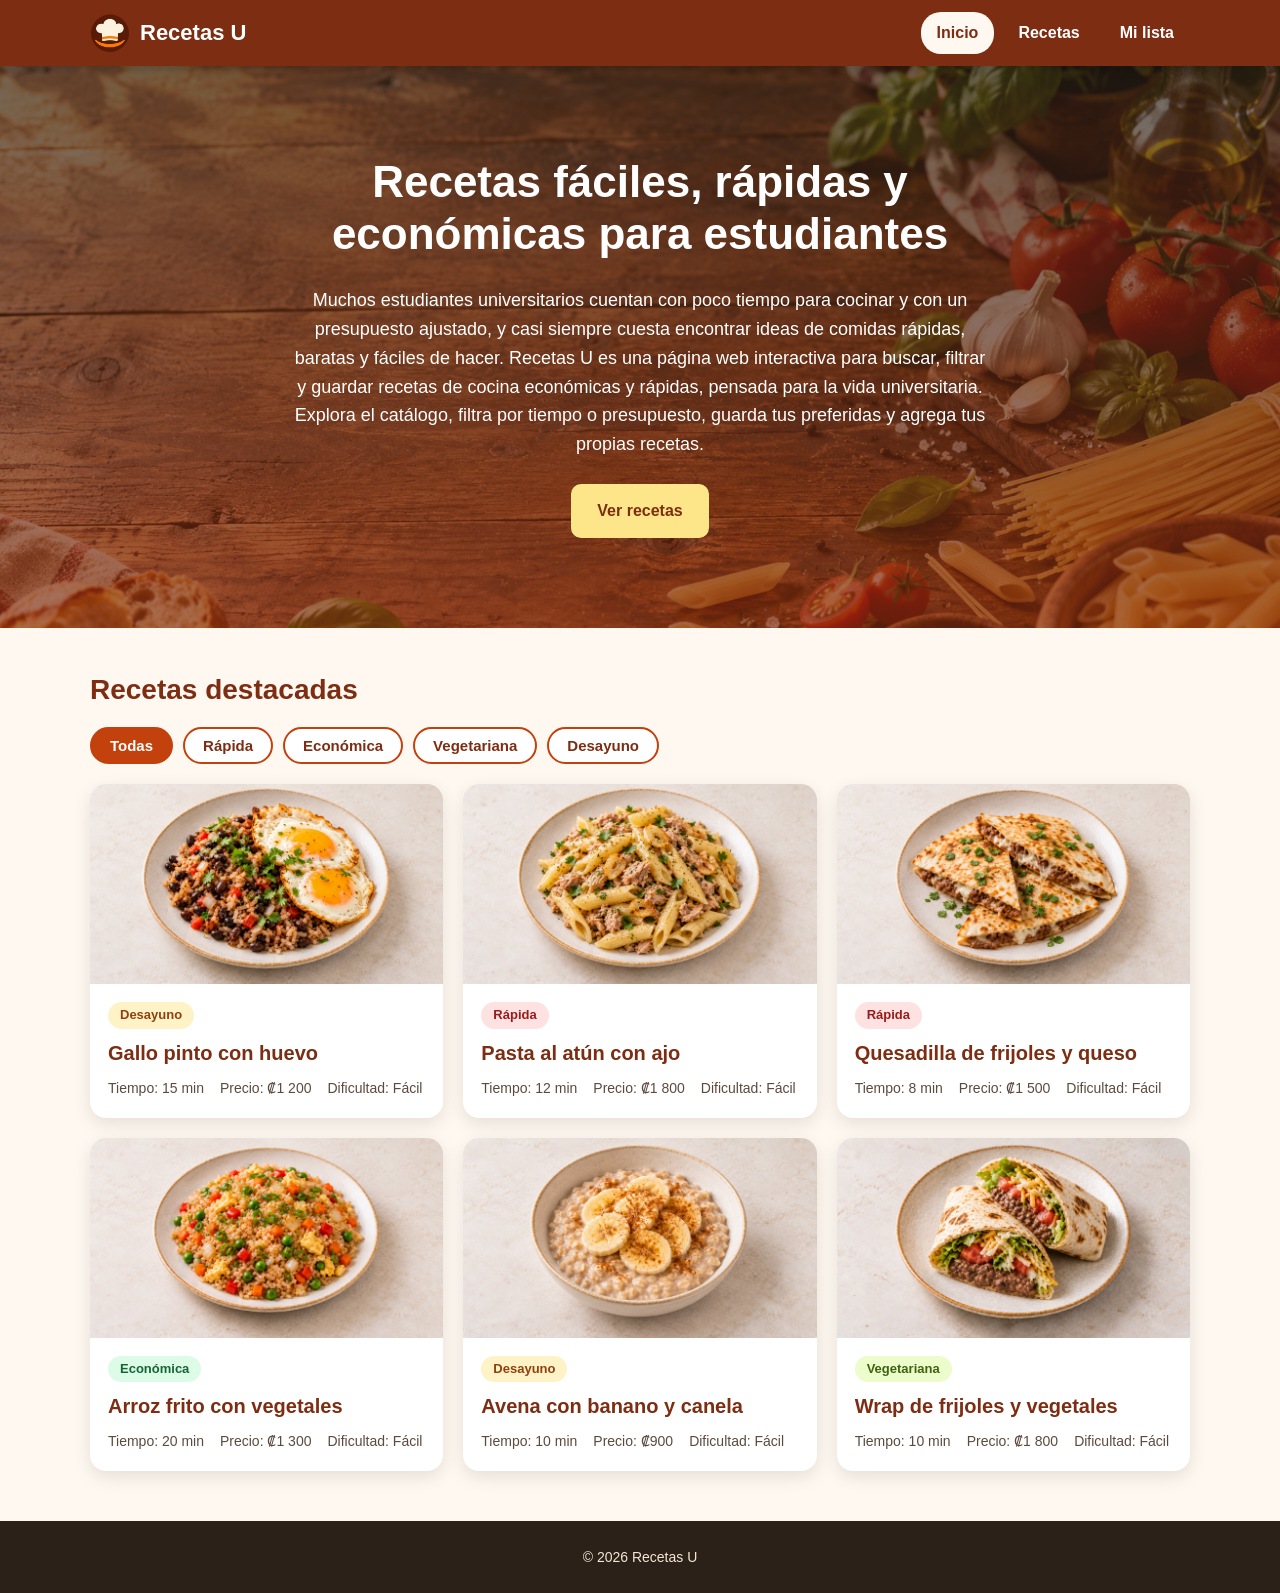
==== index.html @ 01f68854 "Proyecto Recetas U" ====
<!DOCTYPE html>
<html lang="es">
<head>
    <meta charset="UTF-8">
    <meta name="viewport" content="width=device-width, initial-scale=1.0">
    <title>Recetas U | Inicio</title>
    <link rel="stylesheet" href="css/styles.css">

</head>
<body>
    <header class="encabezado">
        <div class="encabezado-contenido">
            <a class="marca" href="index.html">
                <img src="img/logo.png" alt="Logo de Recetas U" width="40" height="40">
                <span>Recetas U</span>
            </a>
            <nav class="menu">
                <a href="index.html" class="activo" aria-current="page">Inicio</a>
                <a href="catalogo.html">Recetas</a>
                <a href="mi-lista.html">Mi lista</a>
            </nav>
        </div>
    </header>

    <main>
        <section class="hero">
            <h1>Recetas fáciles, rápidas y económicas para estudiantes</h1>
            <p>Muchos estudiantes universitarios cuentan con poco tiempo para cocinar y con un presupuesto ajustado, y casi siempre cuesta encontrar ideas de comidas rápidas, baratas y fáciles de hacer. Recetas U es una página web interactiva para buscar, filtrar y guardar recetas de cocina económicas y rápidas, pensada para la vida universitaria. Explora el catálogo, filtra por tiempo o presupuesto, guarda tus preferidas y agrega tus propias recetas.</p>
            <a class="boton boton-claro" href="catalogo.html">Ver recetas</a>
        </section>

        <div class="contenedor">

            <section class="seccion">
                <h2>Recetas destacadas</h2>
                <div class="chips" role="group" aria-label="Filtrar recetas destacadas por categoría">
                    <button type="button" class="chip activo" data-categoria="todas">Todas</button>
                    <button type="button" class="chip" data-categoria="Rápida">Rápida</button>
                    <button type="button" class="chip" data-categoria="Económica">Económica</button>
                    <button type="button" class="chip" data-categoria="Vegetariana">Vegetariana</button>
                    <button type="button" class="chip" data-categoria="Desayuno">Desayuno</button>
                </div>
                <div id="destacadas" class="rejilla-recetas"></div>
            </section>
        </div>
    </main>

    <footer class="pie">
        <p>© 2026 Recetas U</p>
    </footer>

    <script src="js/comun.js"></script>
    <script src="js/index.js"></script>
</body>
</html>
---- css/styles.css ----
/* ===== ESTILOS GENERALES ===== */

* {
    margin: 0;
    padding: 0;
    box-sizing: border-box;
}

/* body en columna para que el footer quede abajo aunque haya poco contenido */
body {
    font-family: Arial, sans-serif;
    background-color: #fff8f0;
    color: #2b2118;
    line-height: 1.6;
    min-height: 100vh;
    display: flex;
    flex-direction: column;
}

main {
    flex: 1;/*Permite que el elemento main ocupe todo el espacio disponible dentro del body*/
}

img {
    max-width: 100%;
}

.oculto {
    display: none;
}

.contenedor {
    width: 90%;
    max-width: 1100px;
    margin: 40px auto;
}


.seccion {
    margin-bottom: 50px; /*aplica ese espacio de separacion hacia abajo*/
}

.seccion h2 {
    font-size: 28px;
    color: #7c2d12;
    margin-bottom: 15px;
}

/* ===== HEADER Y MENÚ ===== */
/* sticky para que el menú siempre se vea al hacer scroll */
.encabezado {
    background-color: #7c2d12;
    position: sticky;
    top: 0;
    z-index: 10;
    box-shadow: 0 2px 10px rgba(0, 0, 0, 0.25);
}

/* Flexbox: logo a la izquierda y menú a la derecha */
.encabezado-contenido {
    width: 90%;
    max-width: 1100px;
    margin: 0 auto;
    padding: 12px 0;
    display: flex;
    justify-content: space-between;
    align-items: center;
    flex-wrap: wrap;
    gap: 10px;
}

.marca {
    display: flex;
    align-items: center;
    gap: 10px;
    color: white;
    text-decoration: none;
    font-size: 22px;
    font-weight: bold;
}

.menu {
    display: flex;
    flex-wrap: wrap;
    gap: 8px;
}

.menu a {
    color: white;
    text-decoration: none;
    font-weight: bold;
    padding: 8px 16px;
    border-radius: 20px;
    transition: background-color 0.3s;
}

.menu a:hover {
    background-color: #9a3b17;
}

/* página activa */
.menu a.activo {
    background-color: #fff8f0;
    color: #7c2d12;
}

/* ===== HERO ===== */

.hero {
    background-color: #7c2d12;
    background-image: linear-gradient(rgba(43, 33, 24, 0.65), rgba(124, 45, 18, 0.65)), url("../img/Hero1.png");
    background-size: cover;
    background-position: center;
    color: white;
    text-align: center;
    padding: 90px 20px;

    display: flex;
    flex-direction: column;
    align-items: center;
    gap: 25px;
}

.hero h1 {
    font-size: 44px;
    max-width: 800px;
    line-height: 1.2;
}

.hero p {
    font-size: 18px;
    max-width: 700px;
}

/* ===== BOTONES ===== */

.boton {
    display: inline-block;
    background-color: #c2410c;
    color: white;
    text-decoration: none;
    border: 2px solid #c2410c;
    padding: 12px 24px;
    border-radius: 10px;
    font-size: 16px;
    font-weight: bold;
    font-family: Arial, sans-serif;
    cursor: pointer;
    transition: transform 0.3s, box-shadow 0.3s, background-color 0.3s;
}

.boton:hover {
    transform: translateY(-3px);
    box-shadow: 0 6px 15px rgba(0, 0, 0, 0.2);
}

.boton:focus-visible,
.menu a:focus-visible,
.chip:focus-visible {
    outline: 3px solid #fbbf24;
    outline-offset: 2px;
}

.boton-claro {
    background-color: #fde68a;
    border-color: #fde68a;
    color: #7c2d12;
}

/*==== Filtro de recetas destacadas =====*/
.chips {
    display: flex;
    flex-wrap: wrap;
    gap: 10px;
    margin-bottom: 20px;
}

.chip {
    background-color: white;
    color: #7c2d12;
    border: 2px solid #c2410c;
    padding: 8px 18px;
    border-radius: 20px;
    font-size: 15px;
    font-weight: bold;
    font-family: Arial, sans-serif;
    cursor: pointer;
    transition: background-color 0.3s, color 0.3s;
}

.chip:hover {
    background-color: #ffedd5;
}

/* botón de filtro seleccionado */
.chip.activo {
    background-color: #c2410c;
    color: white;
}

/* ===== TARJETAS DE RECETAS ===== */

.rejilla-recetas {
    display: grid;
    grid-template-columns: repeat(3, 1fr);
    gap: 20px;
    align-items: start;
}

.tarjeta-receta {
    background-color: white;
    border-radius: 16px;
    overflow: hidden;
    box-shadow: 0 6px 18px rgba(0, 0, 0, 0.1);
    transition: transform 0.3s, box-shadow 0.3s;

    display: flex;
    flex-direction: column;

    /*Para que ocupe todo el espacio y asi 
    queden todas las tarjetas del mismo tamaño*/
    height: 100%;
}

.tarjeta-receta:hover {
    transform: translateY(-4px);
    box-shadow: 0 10px 25px rgba(0, 0, 0, 0.15);
}

/* object-fit: cover recorta la foto para que todas midan lo mismo */
.tarjeta-imagen {
    width: 100%;
    height: 200px;
    object-fit: cover;
    display: block;
}

/* Flexbox en columna para acomodar el texto dentro de la tarjeta */
.tarjeta-cuerpo {
    padding: 18px;
    display: flex;
    flex-direction: column;
    gap: 8px;
}

.tarjeta-cuerpo h3 {
    color: #7c2d12;
    font-size: 20px;
}

.etiqueta {
    align-self: flex-start;
    padding: 3px 12px;
    border-radius: 20px;
    font-size: 13px;
    font-weight: bold;
    background-color: #e5e7eb;
    color: #1f2937;
}

.etiqueta-rapida {
    background-color: #fee2e2;
    color: #991b1b;
}

.etiqueta-economica {
    background-color: #dcfce7;
    color: #166534;
}

.etiqueta-vegetariana {
    background-color: #ecfccb;
    color: #3f6212;
}

.etiqueta-desayuno {
    background-color: #fef3c7;
    color: #92400e;
}

.datos {
    display: flex;
    flex-wrap: wrap;
    gap: 6px 16px;
    font-size: 14px;
    color: #5c4a3d;
}

.estado-vacio {
    grid-column: 1 / -1;
    text-align: center;
    background-color: white;
    border: 2px dashed #d6c3b0;
    border-radius: 16px;
    padding: 30px;
    color: #5c4a3d;
}

/* ===== FOOTER ===== */

.pie {
    background-color: #2b2118;
    color: #f5e6d3;
    text-align: center;
    padding: 25px 20px;
    font-size: 14px;
}

/* ===== BANNER DE PÁGINAS INTERNAS ===== */

.hero-pequeno {
    padding: 45px 20px;
}

.hero-pequeno h1 {
    font-size: 36px;
}

/* ===== BUSCADOR Y FILTROS ===== */

.panel-filtros {
    background-color: white;
    padding: 20px;
    border-radius: 16px;
    box-shadow: 0 6px 18px rgba(0, 0, 0, 0.08);

    display: grid;
    grid-template-columns: 2fr 1fr 1fr 1fr;
    gap: 15px;
}

.campo {
    display: flex;
    flex-direction: column;
    gap: 6px;
}

.campo label {
    font-weight: bold;
}

.campo input,
.campo select {
    width: 100%;
    padding: 11px;
    border: 2px solid #d6c3b0;
    border-radius: 8px;
    font-family: Arial, sans-serif;
    font-size: 16px;
    background-color: white;
    transition: border-color 0.3s, box-shadow 0.3s;
}

.campo input:focus,
.campo select:focus {
    outline: none;
    border-color: #c2410c;
    box-shadow: 0 0 6px rgba(194, 65, 12, 0.35);
}

.filtros-extra {
    display: flex;
    justify-content: space-between;
    align-items: center;
    flex-wrap: wrap;
    gap: 12px;
    margin-top: 15px;
}

.casilla {
    display: flex;
    align-items: center;
    gap: 8px;
    font-weight: bold;
    cursor: pointer;
}

.casilla input {
    width: 20px;
    height: 20px;
}

.contador {
    color: #5c4a3d;
    margin-bottom: 20px;
}

/* ===== BOTONES DE LAS TARJETAS ===== */

.boton-secundario {
    background-color: white;
    color: #c2410c;
}

.boton-guardada {
    background-color: #166534;
    border-color: #166534;
}

.boton-pequeno {
    padding: 8px 14px;
    font-size: 14px;
}

.tarjeta-acciones {
    display: flex;
    flex-wrap: wrap;
    gap: 10px;
    padding: 14px 18px 18px;
}

/* ===== DETALLE DE LA RECETA ===== */

.detalle {
    background-color: #fffaf5;
    border-top: 1px dashed #e0c7ae;
    padding: 15px 18px;
}

.detalle h4 {
    color: #7c2d12;
    margin: 8px 0 4px;
}

.detalle ul,
.detalle ol {
    margin-left: 22px;
    font-size: 15px;
}

/* ===== MENSAJES ===== */

/* mensaje flotante abajo de la pantalla */
.mensaje {
    position: fixed;
    bottom: 20px;
    left: 50%;
    transform: translateX(-50%);
    z-index: 20;
    max-width: 90%;
    text-align: center;
    padding: 14px 24px;
    border-radius: 10px;
    font-weight: bold;
    color: white;
    box-shadow: 0 6px 18px rgba(0, 0, 0, 0.3);
}

.mensaje.exito {
    background-color: #166534;
}

.mensaje.error {
    background-color: #b91c1c;
}

.mensaje.aviso {
    background-color: #92400e;
}


/* ===== FORMULARIO DE MI LISTA ===== */

.seccion-intro {
    margin-bottom: 18px;
}

.formulario-receta {
    background-color: white;
    padding: 24px;
    border-radius: 16px;
    box-shadow: 0 6px 18px rgba(0, 0, 0, 0.08);
}

.rejilla-formulario {
    display: grid;
    grid-template-columns: repeat(2, minmax(0, 1fr));
    gap: 14px 20px;
}

.campo-ancho {
    grid-column: 1 / -1;
}

.campo textarea {
    width: 100%;
    padding: 11px;
    border: 2px solid #d6c3b0;
    border-radius: 8px;
    font-family: Arial, sans-serif;
    font-size: 16px;
    resize: vertical;
}

.campo textarea:focus {
    outline: none;
    border-color: #c2410c;
    box-shadow: 0 0 6px rgba(194, 65, 12, 0.35);
}

.error-campo {
    color: #b91c1c;
    font-size: 13px;
}

.campo input.campo-invalido,
.campo select.campo-invalido,
.campo textarea.campo-invalido {
    border-color: #b91c1c;
}

.acciones-formulario {
    display: flex;
    flex-wrap: wrap;
    gap: 12px;
    margin-top: 20px;
}

.tarjeta-personal .tarjeta-cuerpo {
    padding-bottom: 12px;
}

/* ===== MEDIA QUERIES ===== */

/* Tablet: 900px o menos */
@media (max-width: 900px) {

    .rejilla-recetas {
        grid-template-columns: repeat(2, 1fr);
    }

    .hero h1 {
        font-size: 36px;
    }

    .panel-filtros {
        grid-template-columns: repeat(3, 1fr);
    }

    .campo-buscador {
        grid-column: 1 / -1;
    }
}

/* Celular: 600px o menos */
@media (max-width: 600px) {

    .encabezado-contenido {
        justify-content: center;
    }

    .rejilla-recetas {
        grid-template-columns: 1fr;
    }

    .rejilla-formulario {
        grid-template-columns: 1fr;
    }

    .hero {
        padding: 60px 20px;
    }

    .hero h1 {
        font-size: 28px;
    }

    .hero-pequeno {
        padding: 35px 20px;
    }

    .hero-pequeno h1 {
        font-size: 26px;
    }

    .panel-filtros {
        grid-template-columns: 1fr;
    }

    .hero p {
        font-size: 16px;
    }

    .seccion h2 {
        font-size: 24px;
    }
}
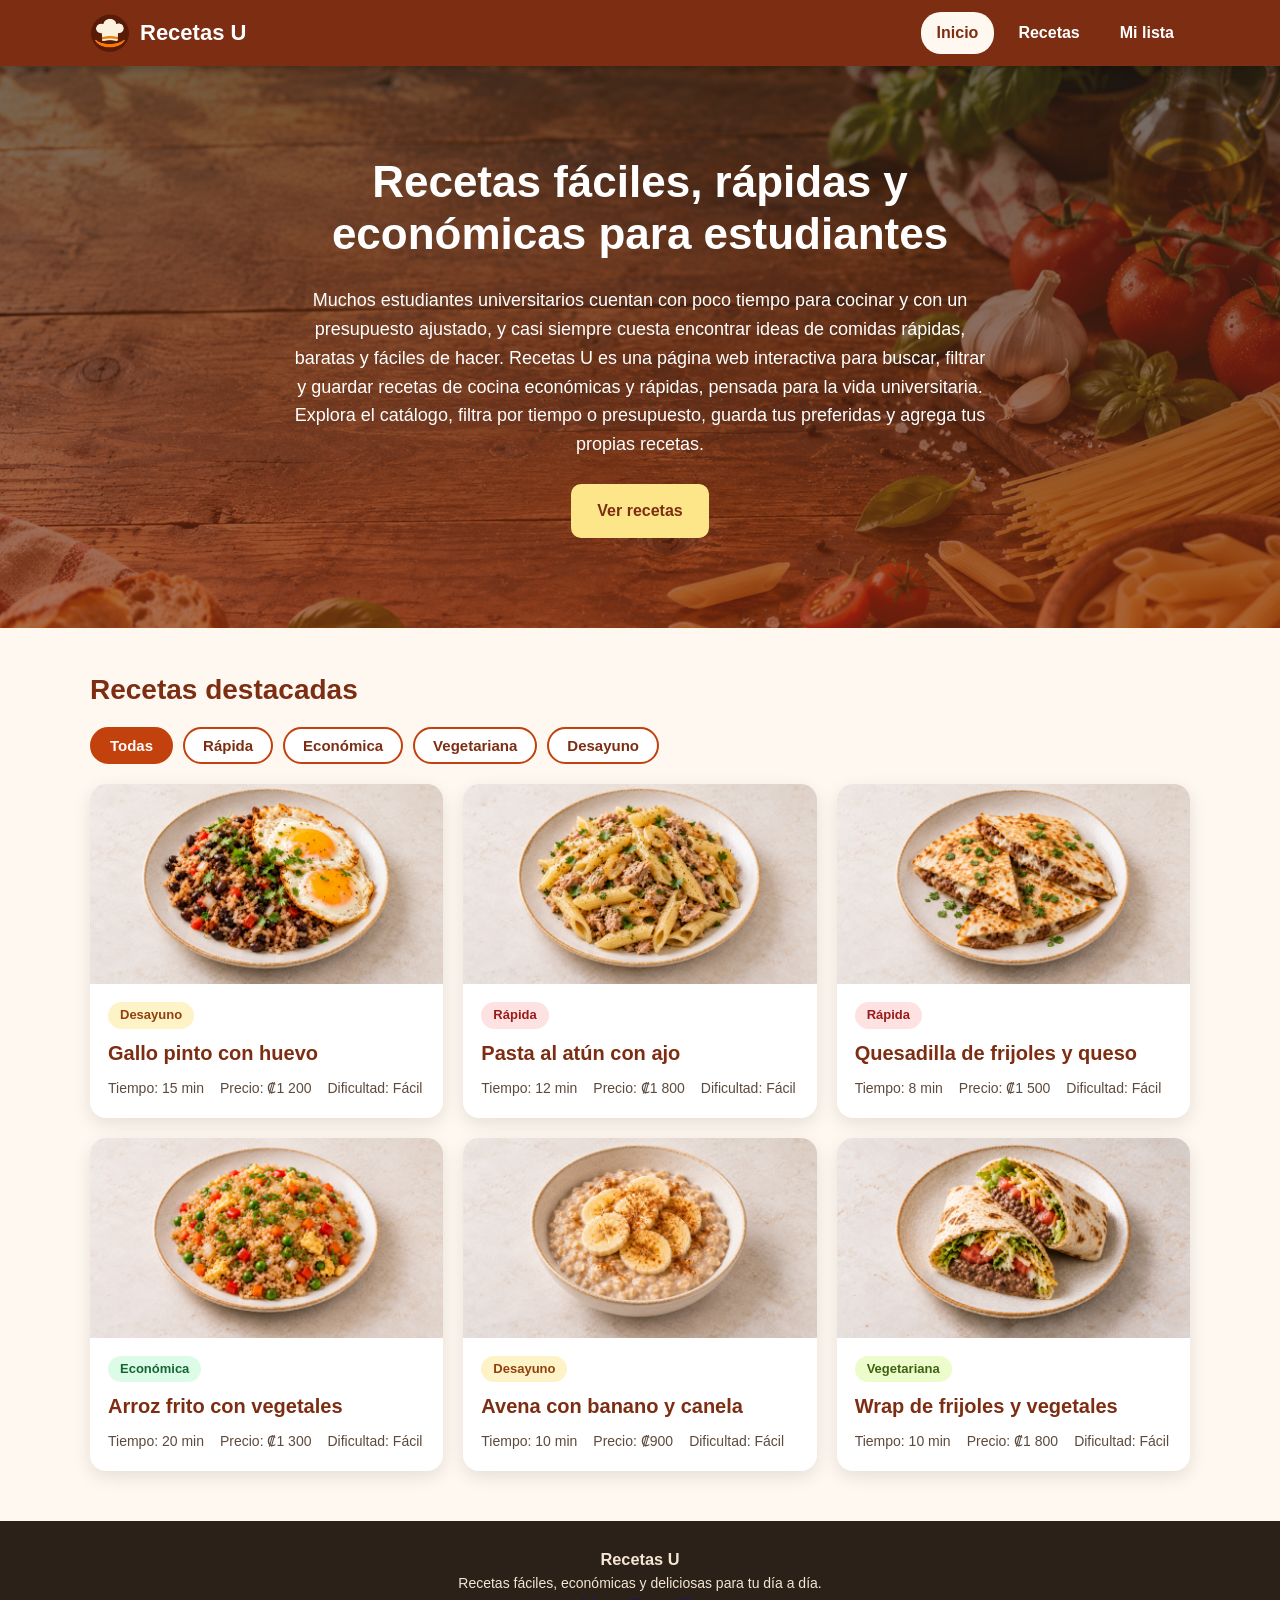
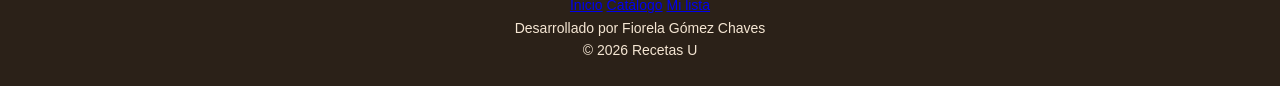
==== commit 89cde1a8: "Actualizar footer" ====
--- a/index.html
+++ b/index.html
@@ -46,7 +46,17 @@
     </main>
 
     <footer class="pie">
-        <p>© 2026 Recetas U</p>
+        <h3>Recetas U</h3>
+        <p>Recetas fáciles, económicas y deliciosas para tu día a día.</p>
+        
+        <nav aria-label="Enlaces del pie de página">
+            <a href="index.html">Inicio</a>
+            <a href="catalogo.html">Catálogo</a>
+            <a href="mi-lista.html">Mi lista</a>
+        </nav>    
+
+        <p>Desarrollado por Fiorela Gómez Chaves</p>
+        <p>© 2026 Recetas U </p>
     </footer>
 
     <script src="js/comun.js"></script>
--- a/css/styles.css
+++ b/css/styles.css
@@ -1,4 +1,8 @@
-/* ===== ESTILOS GENERALES ===== */
+/* ===== 
+ESTILOS GENERALES 
+Se eliminana margenes y espacios predeterminados
+box-sizing facilita calcular el tamaño de los elementos
+===== */
 
 * {
     margin: 0;
@@ -6,7 +10,10 @@
     box-sizing: border-box;
 }
 
-/* body en columna para que el footer quede abajo aunque haya poco contenido */
+/* ==================================================
+CUERPO DE LA PÁGINA
+Flex-direction: column permite mantener el footer abajo aunque haya poco contenido.
+================================================== */
 body {
     font-family: Arial, sans-serif;
     background-color: #fff8f0;
@@ -24,6 +31,10 @@
 img {
     max-width: 100%;
 }
+
+/* ================
+OCULTAR ELEMENTOS
+=================== */
 
 .oculto {
     display: none;
